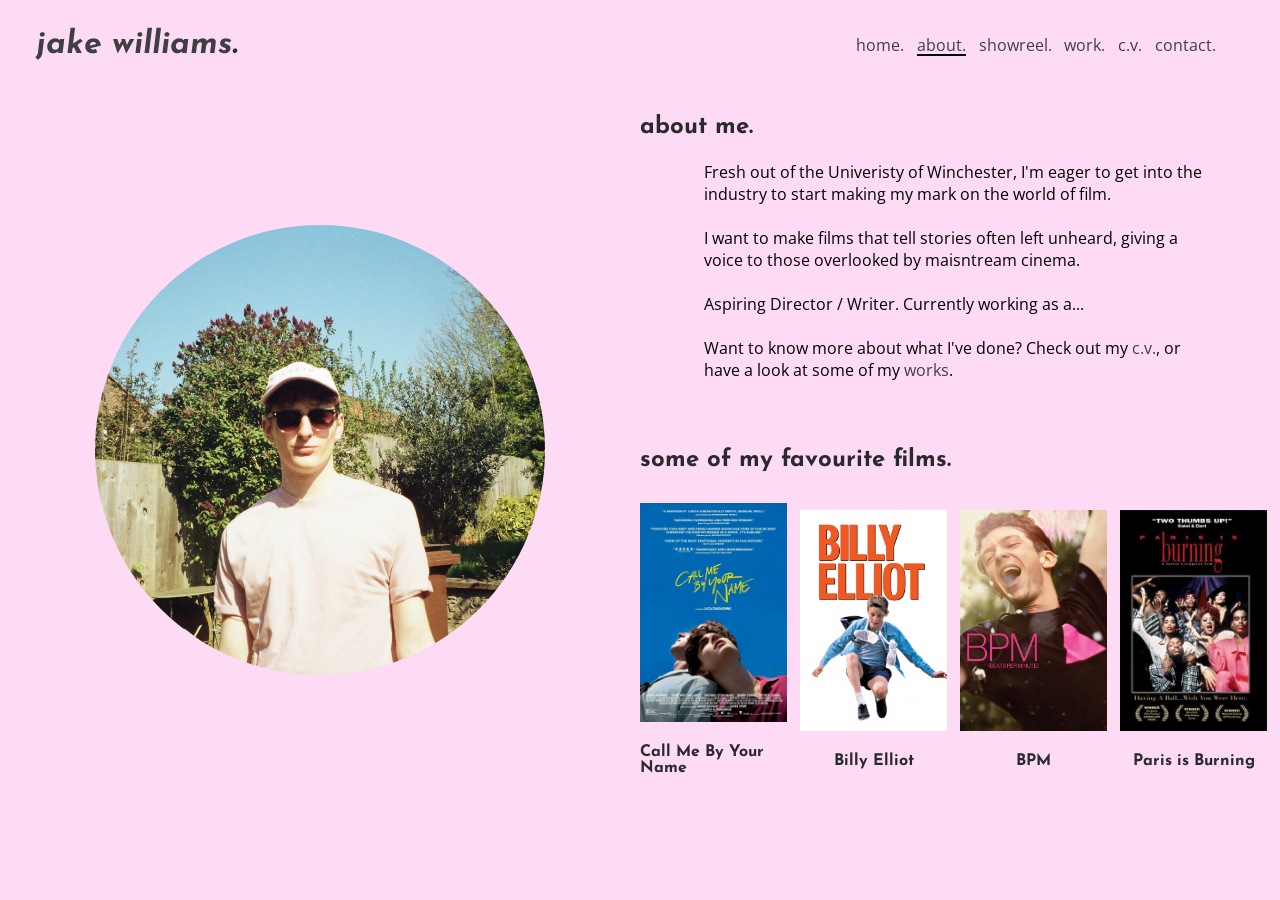
==== about/index.html @ 9dd5c887 "more serious, less bugs" ====
<!DOCTYPE html>
<html>
	<head>
		<meta charset="UTF-8">
        <meta name="viewport" content="width=device-width,initial-scale=1,maximum-scale=1,user-scalable=no">
		<meta http-equiv="X-UA-Compatible" content="IE=edge,chrome=1">
		<meta name="HandheldFriendly" content="true">

		<title>Jake Williams | About</title>

        <link rel="stylesheet" type="text/css" href="https://fonts.googleapis.com/css?family=Josefin+Sans:400,700|Open+Sans:400,700&display=swap" />
        <link rel="stylesheet" type="text/css" href="../main.css" />

        <link rel="icon" href="../img/favicon.ico" type="image/x-icon" />
        <link rel="shortcut icon" href="../img/favicon.ico" type="image/x-icon" />

		<script src="https://ajax.googleapis.com/ajax/libs/jquery/3.4.1/jquery.min.js"></script>
	</head>
	<body>
		<header class="nav">
			<h1><a href="../">jake williams</a>.</h1>
			<nav>
				<ul>
					<li><a href="../">home.</a></li>
					<li><a href="../about/" class="active">about.</a></li>
					<li><a href="../showreel/">showreel.</a></li>
					<li><a href="../work/">work.</a></li>
					<li><a href="../cv/">c.v.</a></li>
					<li><a href="../contact/">contact.</a></li>
				</ul>
			</nav>
		</header>
		<main id="about">
			<div class="left">
				<div id="me"></div>
			</div>
			<div class="right">
				<div class="about">
					<h2>about me.</h2>
					<br />
					<p>Fresh out of the Univeristy of Winchester, I'm eager to get into the industry to start making my mark on the world of film.</p>
					<br />
					<p>I want to make films that tell stories often left unheard, giving a voice to those overlooked by maisntream cinema.</p>
					<br />
					<p>Aspiring Director / Writer. Currently working as a...</p>
					<br />
					<p>Want to know more about what I've done? Check out my <a href="../cv/">c.v.</a>, or have a look at some of my <a href="../work/">works</a>.</p>
					<br />
				</div>
				<div class="favs">
					<h2>some of my favourite films.</h2>
					<br />
					<div class="flex-wrapper">
						<div class="fav-film">
							<img src="../img/posters/cmbyn.jpg" />
							<br />
							<h4 class="title">Call Me By Your Name</h4>
							<span class="desc"></span>
						</div>
						<div class="fav-film">
							<img src="../img/posters/be.jpg" />
							<br />
							<h4 class="title">Billy Elliot</h4>
							<span class="desc"></span>
						</div>
						<div class="fav-film">
							<img src="../img/posters/bpm.jpg" />
							<br />
							<h4 class="title">BPM</h4>
							<span class="desc"></span>
						</div>
						<div class="fav-film">
							<img src="../img/posters/pib.jpg" />
							<br />
							<h4 class="title">Paris is Burning</h4>
							<span class="desc"></span>
						</div>
					</div>
				</div>
			</div>
		</main>
		<script>
			document.body.className += ' fade-out';
			$(function() {
    			$('body').removeClass('fade-out');
			});

			$('.left').mousemove(function(e) {
				var x = e.pageX;
            	var y = e.pageY;
				var xPercent = x / $('.left').width() * 100;
				var yPercent = y / $('.left').height() * 100;
				var xWhole = Math.floor(xPercent);
				var yWhole = Math.floor(yPercent);
				var num = Math.floor((Math.floor(xWhole / 5.5) + 1) / 5.5) + 1;
				if ($('#me').css('background-image', 'url(../img/me/' + num + '.jpg)')) {
					$('#me').css('background-image', 'url(../img/me/' + num + '.jpg)');
				} else {
					$('#me').css('background-image', 'url(../img/me/1.jpg)');
				}
			});

			$('.left').mouseleave(function() {
				$('#me').css('background-image', 'url(../img/me/1.jpg)');
			});
		</script>
	</body>
</html>
---- main.css ----
* {
    padding: 0;
    margin: 0;
}

html, body {
    width: 100%;
    height: 100%;
    font-family: 'Open Sans', sans-serif;
    opacity: 1;
    transition: all 1s ease-in-out;
    background-color: #fedbf4;
}
  
body.fade-out {
    opacity: 0;
    transition: all 1s ease-in-out;
}

h1, h2, h3, h4, h5, h6 {
    font-family: 'Josefin Sans', sans-serif;
    color: #292a2d;
}

a {
    text-decoration: none;
    color: #3e3f42;
    transition: all 1s ease-in-out;
}

a {
    position: relative;
}

a:before, a.active:before {
    content: "";
    position: absolute;
    width: 100%;
    height: 2px;
    bottom: 0;
    left: 0;
    background-color: #000;
    visibility: hidden;
    -webkit-transform: scaleX(0);
    transform: scaleX(0);
    -webkit-transition: all 0.3s ease-in-out 0s;
    transition: all 0.3s ease-in-out 0s;
}

a:hover:before, a.active:before {
    visibility: visible;
    -webkit-transform: scaleX(1);
    transform: scaleX(1);
}

header.nav {
	display: flex;
	-webkit-display:  flex;
	justify-content: space-between;
	align-items: center;
	flex-direction: row;
	position: fixed;
	height: 10vh;
	width: 100vw;
	color: #292a2d;
    z-index: 9999;
    top: 0;
}

header.nav h1 {
	padding-left: 4vh;
	font-size: 2em;
    font-style: italic;
    color: #292a2d;
    transition: all 1s ease-in-out;
}

header nav ul {
    padding-right: 4vw;
}

nav ul {
    list-style: none;
}

nav ul li {
	float: left;
    font-size: 1em;
    padding: 0.25vh 1vw;
}

nav ul > li {
    padding-left: 0;
}

main {
    width: 100%;
    height: 100%;
    max-width: 100%;
    max-height: 100%;
    background-color: #fedbf4;
}

main:not(.no-flex) {
    display: flex;
	-webkit-display: flex;
    justify-content: center;
    align-items: center;
    flex-direction: column;
}

#home #outer {
    display: flex;
	-webkit-display: flex;
    justify-content: center;
    align-items: center;
    background-position: center;
    background-repeat: no-repeat;
    background-size: cover;
    height: 75vh;
    width: 75vw;
    opacity: 0.5;
    border: 15px solid white;
    background-color: white;
}

#home #outer .caption {
    bottom: 10vh;
    right: 10vw;
    background: white;
    position: absolute;
    padding: 1vh 1vw;
}

#home #outer .name {
    font-style: italic;
}

#home #inner {
    height: 10vh;
    width: 35vw;
    padding: 3vh 3vh;
    display: flex;
	-webkit-display: flex;
    justify-content: center;
    align-items: center;
    opacity: 1;
    position: absolute;
    background: rgb(254,233,248);
    background: -moz-linear-gradient(90deg, rgba(254,233,248,1) 0%, rgba(254,233,248,1) 60%, rgba(254,233,248,0) 100%);
    background: -webkit-linear-gradient(90deg, rgba(254,233,248,1) 0%, rgba(254,233,248,1) 60%, rgba(254,233,248,0) 100%);
    background: linear-gradient(90deg, rgba(254,233,248,1) 0%, rgba(254,233,248,1) 60%, rgba(254,233,248,0) 100%);
    filter: progid:DXImageTransform.Microsoft.gradient(startColorstr="#fee9f8",endColorstr="#fee9f8",GradientType=1);
}

#home #inner div#nav-container {
    padding: 0 0 0 3vw;
}

#home #inner h3 {
    padding-top: 3%;
    font-weight: 100;
    font-style: italic; 
}

#about {
    display: flex;
	-webkit-display: flex;
    justify-content: center;
    align-items: center;
    flex-direction: row;
    flex-wrap: wrap;
    width: 100%;
}

.left, .right {
    display: flex;
    flex-direction: column;
    align-items: center;
    flex-basis: 100%;
    flex: 1;
}

#me {
    height: 50vh;
    width: 50vh;
    border-radius: 50%;
    background-image: url('img/me/1.jpg');
    background-position: center;
    background-repeat: no-repeat;
    background-size: cover;
}

.right p {
    padding: 0 5vw;
}

.favs {
    padding-top: 5vh;
}

.favs .flex-wrapper {
    display: flex;
	-webkit-display:  flex;
	justify-content: space-around;
    align-items: center;
    flex-direction: row;
    padding: 1vh 0;
    width: 100%;
}

.fav-film {
    display: flex;
	-webkit-display:  flex;
	justify-content: flex-start;
    align-items: center;
    flex-direction: column;
    width: 25%;
    padding: 0 1vw 0 0;
}

.favs .fav-film img {
    width: 100%;
    height: auto;
}

.embed-container {
    position: relative;
    padding-bottom: 56.25%;
    height: 0vh;
    overflow: hidden;
    max-width: 100%;
    width: 75vw;
}

.projects {
    display: flex;
    display: -webkit-flex;
    flex-direction: row;
    -webkit-flex-direction: row;
    flex-wrap: wrap;
    -webkit-flex-wrap: wrap;
    justify-content: center;
    -webkit-justify-content: center;
    align-content: space-around;
    -webkit-align-content: space-around;
    max-width: 100%;
    margin: 0 auto;
    padding: 5% 0;
}

.projects .item {
    background-size: cover;
    background-position: center center;
    min-height: 400px;
    min-width: 400px;
    transition: all 0.3s ease-in-out;
    -webkit-transition: all 0.3s ease-in-out;
    -moz-transition: all 0.3s ease-in-out;
    -o-transition: all 0.3s ease-in-out;
}

.projects .item:hover {
    -webkit-box-shadow: 0px 15px 30px 10px rgba(0,0,0,0.75);
    -moz-box-shadow: 0px 15px 30px 10px rgba(0,0,0,0.75);
    -o-box-shadow: 0px 15px 30px 10px rgba(0,0,0,0.75);
    box-shadow: 0px 15px 30px 10px rgba(0,0,0,0.75);
    transition: all 0.3s ease-in-out;
    -webkit-transition: all 0.3s ease-in-out;
    -moz-transition: all 0.3s ease-in-out;
    -o-transition: all 0.3s ease-in-out;
}

.projects a {
    text-decoration: none;
    color: inherit;
    align-self: center;
    text-align: center;
}

.item-info {
    background: rgba(0,0,0,0.6);
    display: flex;
    display: -webkit-flex;
    flex-direction: column;
    -webkit-flex-direction: column;
    flex-wrap: wrap;
    -webkit-flex-wrap: wrap;
    justify-content: center;
    -webkit-justify-content: center;
    align-items: center;
    -webkit-align-items: center;
    min-width: 50%;
    min-height: 400px;
}

.item-info h2 {
    font-weight: 900;
    color: #ffffff;
}

.item-info span {
    color: #cfcfcf;
    font-style: italic;
    font-size: 0.9em;
    padding-top: 5px;
}

.embed-container iframe, .embed-container object, .embed-container embed {
    position: absolute;
    top: 0;
    left: 0;
    width: 100%;
    height: 100%;
}

#cv {
    margin-top: 10vh;
}

#pdf {
    margin-left: 5vw;
    padding: 2vh 1vw;
    border: 5px solid #292a2d;
    width: 20vw;
    text-align: center;
}

#cv h1 {
    border-top: 2px solid #292a2d;
    border-bottom: 2px solid #292a2d;
    padding: 2vh 0;
    width: 30vw;
    text-align: center;
    margin: 0 auto;
}

#cv h3, #cv h4 {
    text-transform: uppercase;
}

#cv .items {
    display: flex;
	-webkit-display: flex;
    justify-content: center;
    align-items: flex-start;
    flex-direction: row;
    flex-wrap: wrap;
    padding-top: 5vh;
    padding-bottom: 5vh;
}

.cv-item {
    width: 40vw;
    min-height: 15vh;
    padding: 2vh 3vw;
}

.cv-item * {
    padding-top: 1vh;
}

.cv-item p {
    padding-top: 2vh;
}

.wronguns .item h3 {
    padding: 5vh 0 0 0;
}

.volunteering {
    padding-top: 5vh;
    text-align: center;
}

#contact {
    display: flex;
    -webkit-display: flex;
    justify-content: space-around;
    align-items: center;
    flex-direction: row;
    flex-wrap: wrap;
}
  
#contact div {
    margin: 10vh 0;
}
  
#contact h1 {
    font-size: 4em;
}
  
#contact div span {
    font-size: 1.5em;
    color: #3e3f42;
}

@media only screen and (max-width: 1000px) {
    .nav nav {
        margin: 0 auto 0 auto;
    }

    .nav nav ul {
        padding: 0;
    }

    .no-mobile {
        display: none;
    }

    #contact {
        align-content: center;
    }

    #contact h1 {
        font-size: 3em;
    }

    #contact div {
        margin: 0;
    }
}

@media only screen and (max-width: 1200px) {
    .films {
        margin-top: 10vh;
    }
}

@media only screen and (max-width: 800px) {
    #home #outer {
        height: 90vh;
        width: 80vw;
    }
    
    #home #inner {
        width: 100%;
        background: rgb(254,233,248);
    }
    
    header.nav h1 {
        font-size: 1.5em;
    }

    .films {
        margin-top: 60vh;
    }

    .left, .right {
        padding: 5vh 5vw;
    }
}
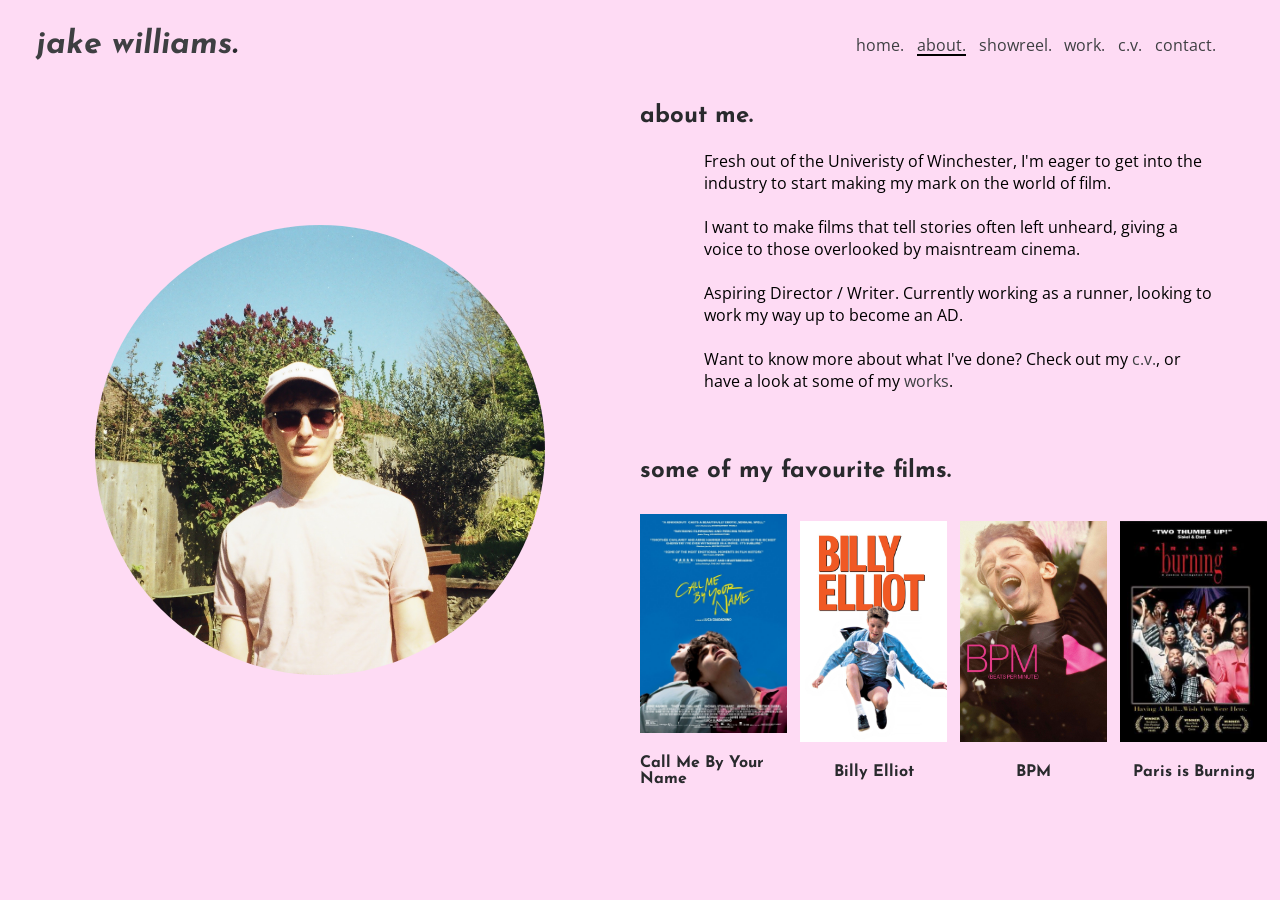
==== commit b855671e: "new career" ====
--- a/about/index.html
+++ b/about/index.html
@@ -42,7 +42,7 @@
 					<br />
 					<p>I want to make films that tell stories often left unheard, giving a voice to those overlooked by maisntream cinema.</p>
 					<br />
-					<p>Aspiring Director / Writer. Currently working as a...</p>
+					<p>Aspiring Director / Writer. Currently working as a runner, looking to work my way up to become an AD.</p>
 					<br />
 					<p>Want to know more about what I've done? Check out my <a href="../cv/">c.v.</a>, or have a look at some of my <a href="../work/">works</a>.</p>
 					<br />
@@ -84,25 +84,6 @@
 			$(function() {
     			$('body').removeClass('fade-out');
 			});
-
-			$('.left').mousemove(function(e) {
-				var x = e.pageX;
-            	var y = e.pageY;
-				var xPercent = x / $('.left').width() * 100;
-				var yPercent = y / $('.left').height() * 100;
-				var xWhole = Math.floor(xPercent);
-				var yWhole = Math.floor(yPercent);
-				var num = Math.floor((Math.floor(xWhole / 5.5) + 1) / 5.5) + 1;
-				if ($('#me').css('background-image', 'url(../img/me/' + num + '.jpg)')) {
-					$('#me').css('background-image', 'url(../img/me/' + num + '.jpg)');
-				} else {
-					$('#me').css('background-image', 'url(../img/me/1.jpg)');
-				}
-			});
-
-			$('.left').mouseleave(function() {
-				$('#me').css('background-image', 'url(../img/me/1.jpg)');
-			});
 		</script>
 	</body>
 </html>
--- a/main.css
+++ b/main.css
@@ -364,7 +364,7 @@
     padding-top: 2vh;
 }
 
-.wronguns .item h3 {
+.wronguns .cv-item h3 {
     padding: 5vh 0 0 0;
 }
 
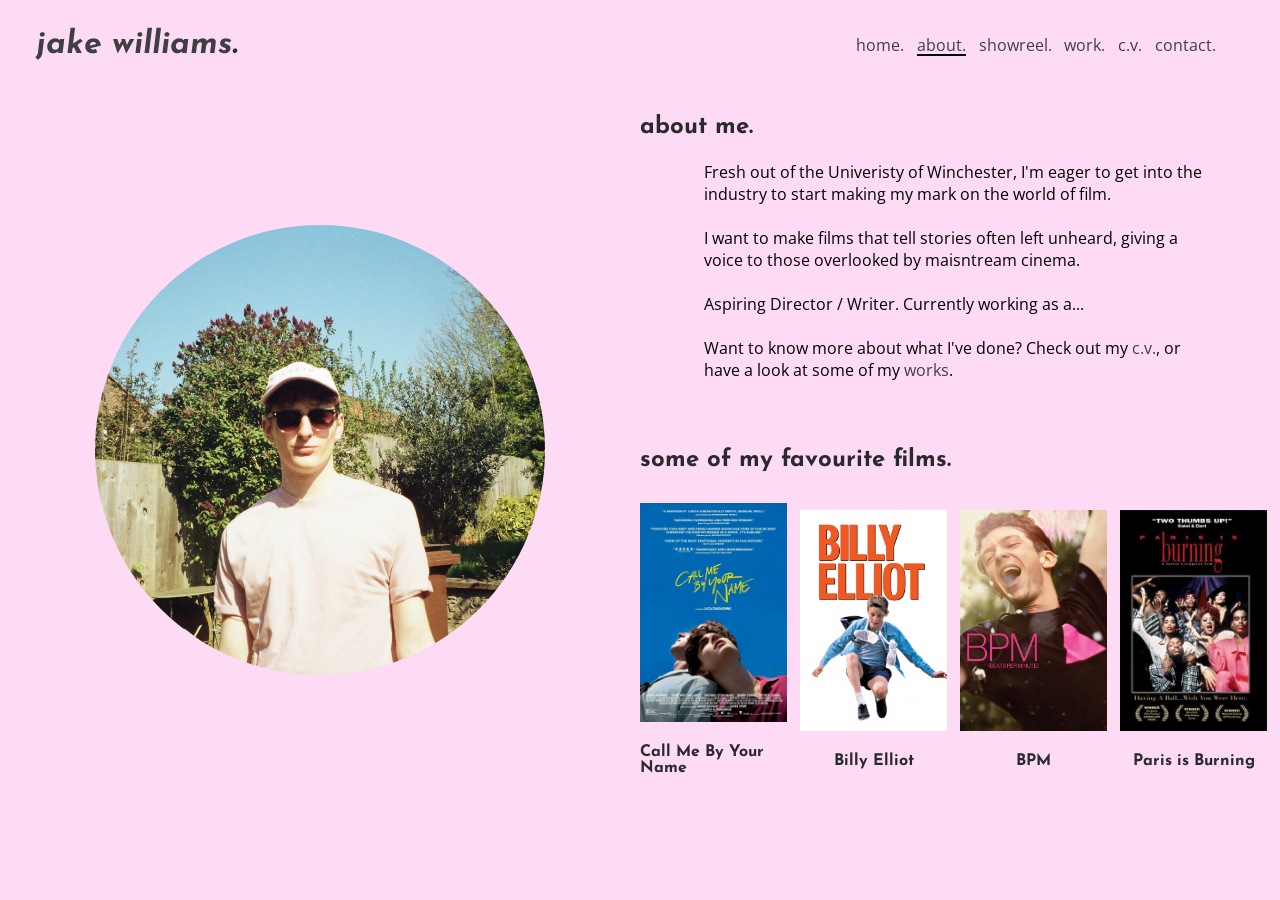
==== commit 59e343a7: "Merge pull request #7 from PocketCoder/imgbot [ImgBot] Optimize images" ====
--- a/about/index.html
+++ b/about/index.html
@@ -42,7 +42,7 @@
 					<br />
 					<p>I want to make films that tell stories often left unheard, giving a voice to those overlooked by maisntream cinema.</p>
 					<br />
-					<p>Aspiring Director / Writer. Currently working as a runner, looking to work my way up to become an AD.</p>
+					<p>Aspiring Director / Writer. Currently working as a...</p>
 					<br />
 					<p>Want to know more about what I've done? Check out my <a href="../cv/">c.v.</a>, or have a look at some of my <a href="../work/">works</a>.</p>
 					<br />
@@ -84,6 +84,23 @@
 			$(function() {
     			$('body').removeClass('fade-out');
 			});
+
+			console.log($(window).width());
+
+			$('.left').mousemove(function(e) {
+				var x = e.pageX;
+            	var y = e.pageY;
+				var xPercent = x / $('.left').width() * 100;
+				var yPercent = y / $('.left').height() * 100;
+				var xWhole = Math.floor(xPercent);
+				var yWhole = Math.floor(yPercent);
+				var num = Math.floor((Math.floor(xWhole / 5) + 1) / 5) + 1;
+				$('#me').css('background-image', 'url(../img/me/' + num + '.jpg)');
+			});
+
+			$('.left').mouseleave(function() {
+				$('#me').css('background-image', 'url(../img/me/1.jpg)');
+			});
 		</script>
 	</body>
 </html>
--- a/main.css
+++ b/main.css
@@ -339,7 +339,7 @@
     text-transform: uppercase;
 }
 
-#cv .items {
+.items {
     display: flex;
 	-webkit-display: flex;
     justify-content: center;
@@ -350,21 +350,21 @@
     padding-bottom: 5vh;
 }
 
-.cv-item {
+.item {
     width: 40vw;
     min-height: 15vh;
     padding: 2vh 3vw;
 }
 
-.cv-item * {
+.item * {
     padding-top: 1vh;
 }
 
-.cv-item p {
+.item p {
     padding-top: 2vh;
 }
 
-.wronguns .cv-item h3 {
+.wronguns .item h3 {
     padding: 5vh 0 0 0;
 }
 
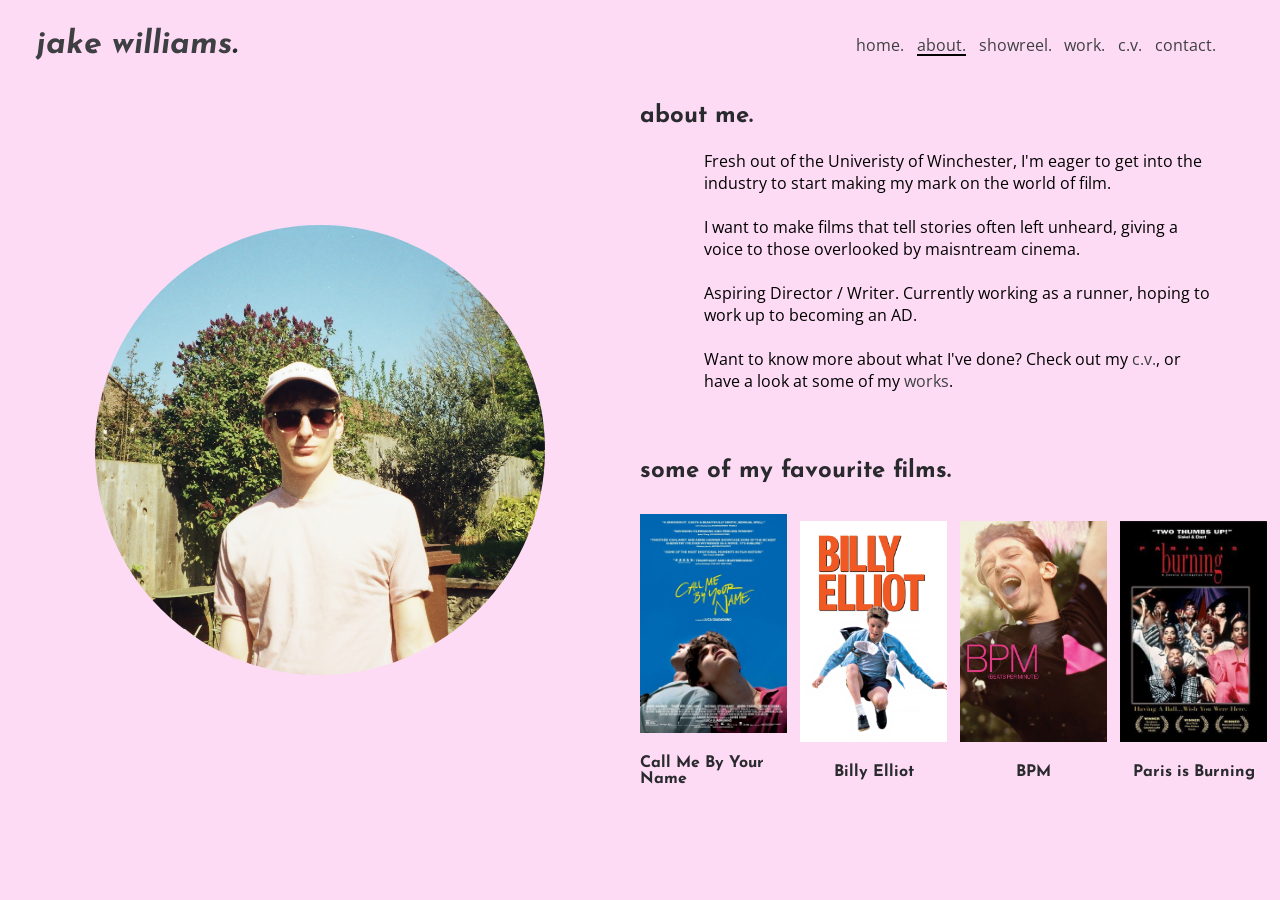
==== commit 72ada747: "." ====
--- a/about/index.html
+++ b/about/index.html
@@ -42,7 +42,7 @@
 					<br />
 					<p>I want to make films that tell stories often left unheard, giving a voice to those overlooked by maisntream cinema.</p>
 					<br />
-					<p>Aspiring Director / Writer. Currently working as a...</p>
+					<p>Aspiring Director / Writer. Currently working as a runner, hoping to work up to becoming an AD.</p>
 					<br />
 					<p>Want to know more about what I've done? Check out my <a href="../cv/">c.v.</a>, or have a look at some of my <a href="../work/">works</a>.</p>
 					<br />
@@ -84,23 +84,6 @@
 			$(function() {
     			$('body').removeClass('fade-out');
 			});
-
-			console.log($(window).width());
-
-			$('.left').mousemove(function(e) {
-				var x = e.pageX;
-            	var y = e.pageY;
-				var xPercent = x / $('.left').width() * 100;
-				var yPercent = y / $('.left').height() * 100;
-				var xWhole = Math.floor(xPercent);
-				var yWhole = Math.floor(yPercent);
-				var num = Math.floor((Math.floor(xWhole / 5) + 1) / 5) + 1;
-				$('#me').css('background-image', 'url(../img/me/' + num + '.jpg)');
-			});
-
-			$('.left').mouseleave(function() {
-				$('#me').css('background-image', 'url(../img/me/1.jpg)');
-			});
 		</script>
 	</body>
 </html>
--- a/main.css
+++ b/main.css
@@ -350,17 +350,17 @@
     padding-bottom: 5vh;
 }
 
-.item {
+cv-.item {
     width: 40vw;
     min-height: 15vh;
     padding: 2vh 3vw;
 }
 
-.item * {
+cv-.item * {
     padding-top: 1vh;
 }
 
-.item p {
+cv-.item p {
     padding-top: 2vh;
 }
 
@@ -449,4 +449,62 @@
     .left, .right {
         padding: 5vh 5vw;
     }
+}
+
+/* ANIMATIONS */
+
+.pulse {
+    animation: pulse 1s ease-out;
+    -webkit-animation: pulse 1s ease-out;
+    animation-iteration-count: 1;
+    -webkit-animation-iteration-count: 1; 
+    opacity: 1;
+}
+
+@keyframes pulse {
+    0% { 
+        transform: scale(1);
+    }
+    50% { 
+        transform: scale(1.3);
+    }
+    100% {
+        transform: scale(1);
+    }
+}
+
+@-webkit-keyframes pulse {
+    0% { 
+        transform: scale(1);
+    }
+    50% { 
+        transform: scale(1.3);
+    }
+    100% {
+        transform: scale(1);
+    }
+}
+
+@-moz-keyframes pulse {
+    0% { 
+        transform: scale(1);
+    }
+    50% { 
+        transform: scale(1.3);
+    }
+    100% {
+        transform: scale(1);
+    }
+}
+
+@-o-keyframes pulse {
+    0% { 
+        transform: scale(1);
+    }
+    50% { 
+        transform: scale(1.3);
+    }
+    100% {
+        transform: scale(1);
+    }
 }
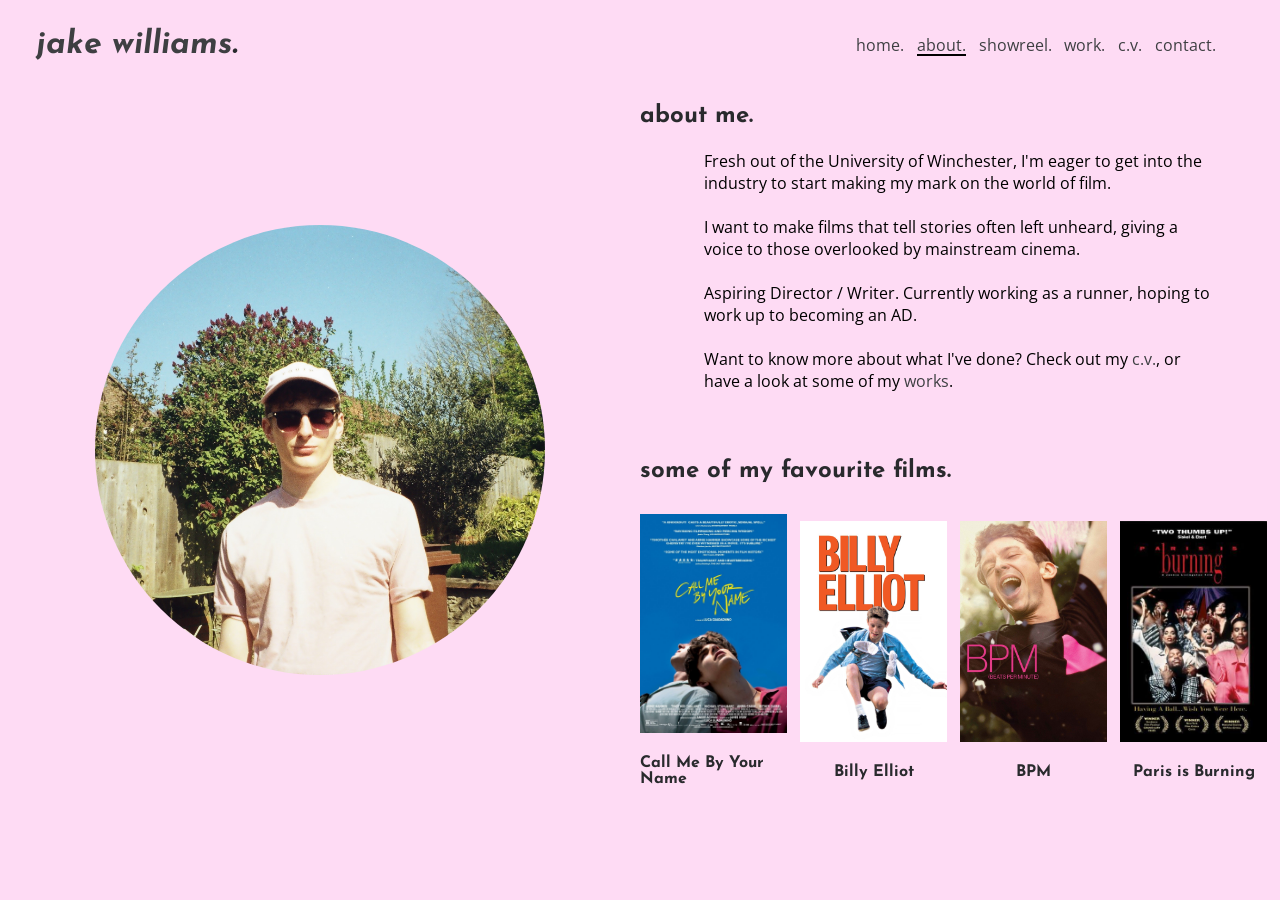
==== commit 70bc73d2: "spellcheck lol" ====
--- a/about/index.html
+++ b/about/index.html
@@ -38,9 +38,9 @@
 				<div class="about">
 					<h2>about me.</h2>
 					<br />
-					<p>Fresh out of the Univeristy of Winchester, I'm eager to get into the industry to start making my mark on the world of film.</p>
+					<p>Fresh out of the University of Winchester, I'm eager to get into the industry to start making my mark on the world of film.</p>
 					<br />
-					<p>I want to make films that tell stories often left unheard, giving a voice to those overlooked by maisntream cinema.</p>
+					<p>I want to make films that tell stories often left unheard, giving a voice to those overlooked by mainstream cinema.</p>
 					<br />
 					<p>Aspiring Director / Writer. Currently working as a runner, hoping to work up to becoming an AD.</p>
 					<br />
